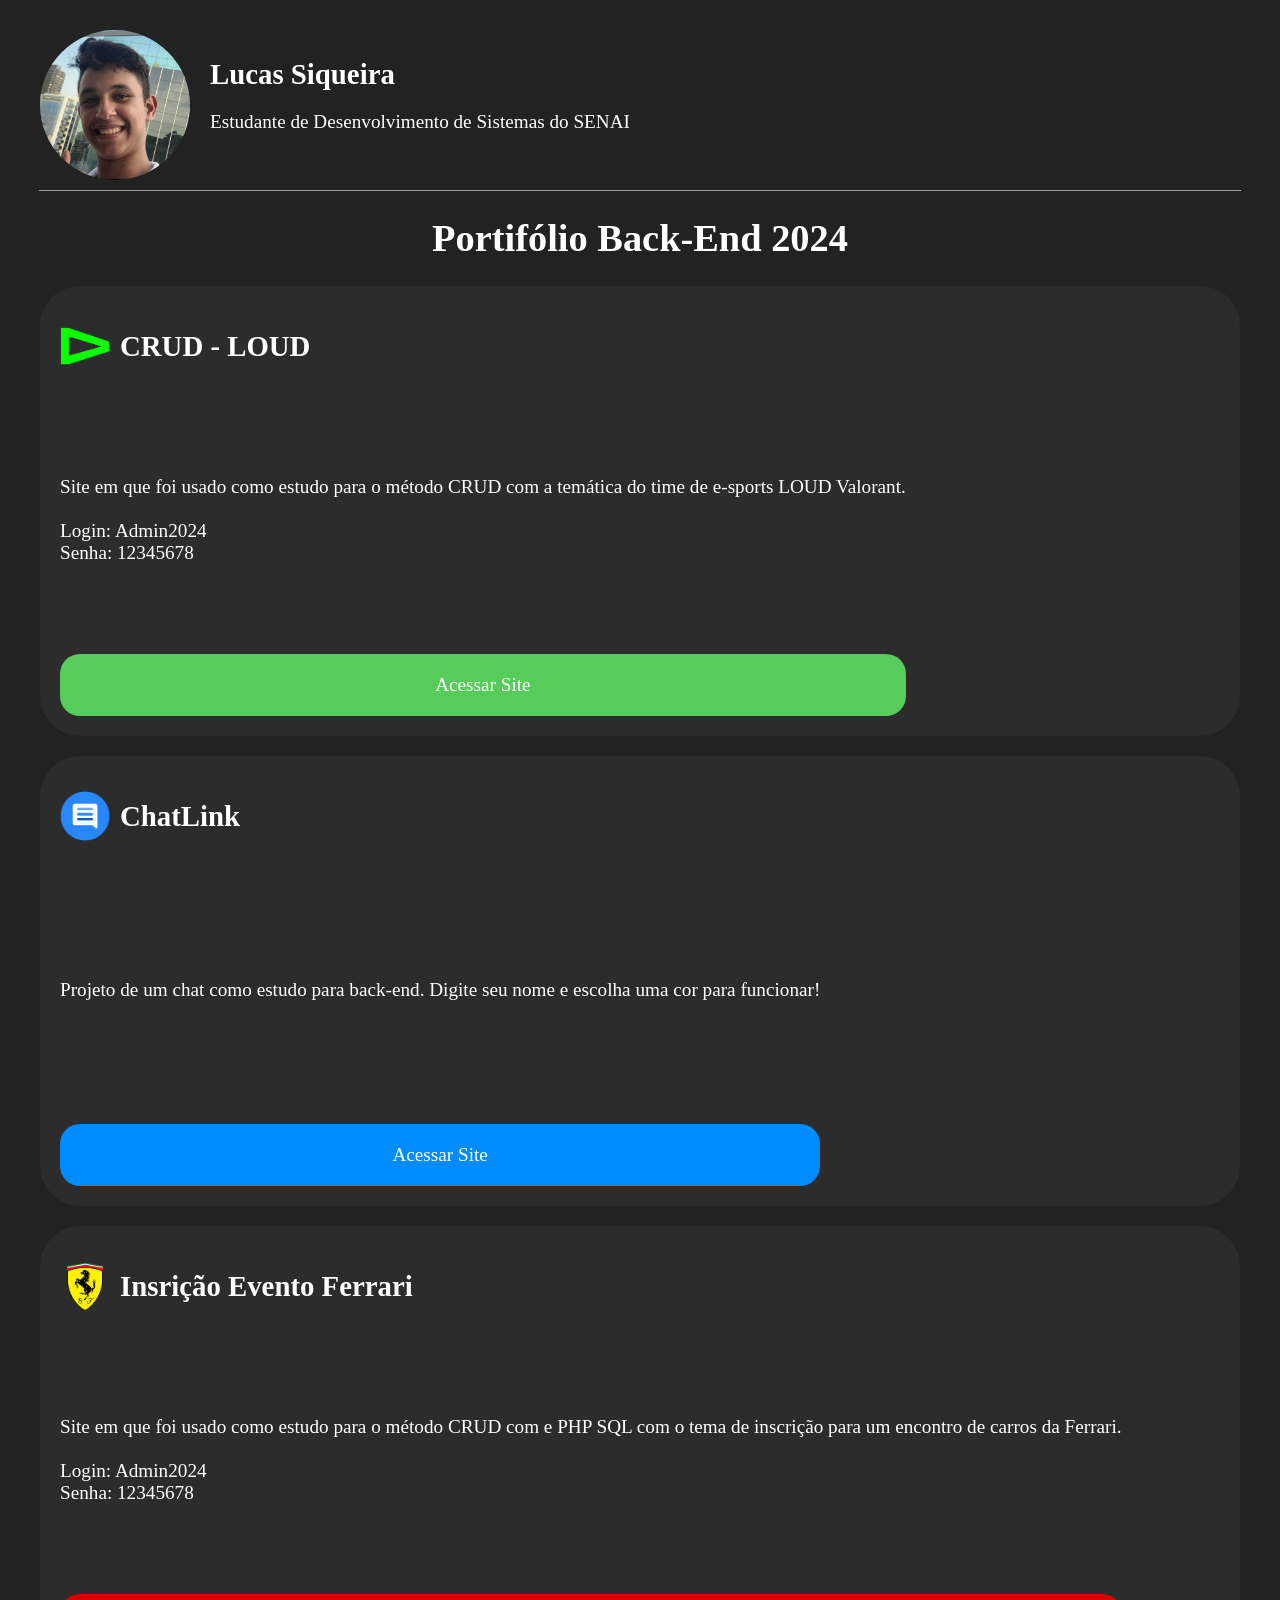
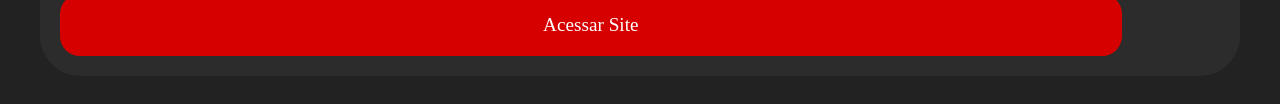
==== index.html @ 54ce8d9f "Add files via upload" ====
<!DOCTYPE html>
<html lang="en">
<head>
    <meta charset="UTF-8">
    <meta http-equiv="X-UA-Compatible" content="IE=edge">
    <meta name="viewport" content="width=device-width, initial-scale=1.0">
    <title>Projetos Back-End</title>

    <link rel="stylesheet" href="style.css">
    <link rel="shortcut icon" href="imagens/favicon.png" type="image/x-icon">
</head>
<body>
    <header>
        <img src="imagens/fotoPerfil.jpg" alt="">
        <div>
            <h2>Lucas Siqueira</h2>
            <p class="bio">Estudante de Desenvolvimento de Sistemas do SENAI</p>
        </div>
    </header>

    <hr>
    <h1>Portifólio Back-End 2024</h1>

    <main>
        <!-- CRUD - LOUD -->
        <section>
            <img class="foto" src="imagens/telaLoud.png" alt="">
            <div class="info">
                <div>
                    <img src="imagens/loud.png" alt="">
                    <h2>CRUD - LOUD</h2>
                </div>
                <p>Site em que foi usado como estudo para o método CRUD com a temática do time de e-sports LOUD Valorant. <br><br>
                    Login: Admin2024 <br>
                    Senha: 12345678
                </p>
                <a style="background-color: #58cc5a" href="https://crudloud2-kxugg0mp.b4a.run/index.html">Acessar Site</a>
            </div>
        </section>

        <!-- ChatLink -->
        <section class="inverted">
            <img class="foto2" src="imagens/telaChat.png" alt="">
            <div class="info">
                <div>
                    <img src="imagens/chat.png" alt="">
                    <h2>ChatLink</h2>
                </div>
                <p>Projeto de um chat como estudo para back-end. Digite seu nome e escolha uma cor para funcionar!
                </p>
                <a style="background-color: #008cff;" href="https://chatlink-qsyw7wte.b4a.run/">Acessar Site</a>
            </div>
        </section>

        <!-- PHP Ferrari -->
        <section>
            <img class="foto" src="imagens/telaFerrari.png" alt="">
            <div class="info">
                <div>
                    <img src="imagens/ferrari.png" alt="">
                    <h2>Insrição Evento Ferrari</h2>
                </div>
                <p>Site em que foi usado como estudo para o método CRUD com e PHP SQL com o tema de inscrição para um encontro de carros da Ferrari. <br><br>
                    Login: Admin2024 <br>
                    Senha: 12345678
                </p>
                <a style="background-color: #d60000;" href="https://ferrari488.000webhostapp.com/">Acessar Site</a>
            </div>
        </section>
    </main>
</body>
</html>
---- style.css ----
@font-face {
    font-family: Garet Book;
    src: url(Garet-Book.ttf);
}

body{
    font-size: larger;
    font-family: 'Trebuchet MS', 'Lucida Sans Unicode', 'Lucida Grande', 'Lucida Sans', Arial, sans-serif;
    color: white;
    font-family: Garet Book;
    background-color: rgb(34, 34, 34);
}
header{
    display: flex;
    width: 1200px;
    margin: 0 auto;
    align-items: center;
    margin-top: 30px;
}

header h2{
    margin: 0;
}

hr{
    width: 1200px;
    border-bottom: 3px;
    border-radius: 10px;
}

header img{
    width: 150px;
    border-radius: 50%;
    margin-right: 20px;
}
main{
    display: flex;
    flex-direction: column;
    align-items: center;
}

h1{
    text-align: center;
}

.inverted{
    display: flex;
    flex-direction: row-reverse;
    justify-content: space-between;
}

section{
    display: flex;
    width: 1200px;
    height: 450px;
    background-color: rgb(44, 44, 44);
    border-radius: 40px;
    margin-bottom: 20px;
}

.info{
    display: flex;
    flex-direction: column;
    justify-content: space-between;
    margin: 20px;
}

.info img{
    width: 50px;
    height: 50px;
    margin-right: 10px;
}

.info div{
    display: flex;
    align-items: center;
}

.foto{
    height: 450px;
    border-radius: 40px 0 0 40px;
}

.foto2{
    height: 450px;
    border-radius: 0 40px 40px 0;
}

a{
    text-decoration: none;
    color: white;
    border-radius: 20px;
    width: 100%;
    padding: 20px 0px 20px 0px;
    text-align: center;
}

@media screen and (max-width: 1250px){
    body{
        font-size: medium;
    }
    header{
        max-width: 800px;
        width: 100%;
        align-items: center;
        margin-top: 20px;
    }
    
    hr{
        max-width: 800px;
        width: 100%;

    }
    header img{
        width: 100px;
        margin-right: 10px;
        margin-left: 10px;
    }
    
    h1{
        text-align: center;
    }
    
    .inverted{
        display: flex;
        justify-content: space-between;
        flex-direction: column
    }
    
    section{
        display: flex;
        max-width: 800px;
        width: 100%;
        height: auto;
        flex-direction: column;
        border-radius: 30px;
    }
    
    .info{
        display: flex;
        flex-direction: column;
        justify-content: space-between;
        margin: 20px;
    }
    
    .info img{
        width: 40px;
        height: 40px;
        margin-right: 10px;
    }
    
    .info div{
        display: flex;
        align-items: center;
    }
    
    .foto{
        width: 100%;
        width: auto;
        height: auto;
        border-radius: 30px 30px 0px 0px;
    }
    
    .foto2{
        width: 100%;
        width: auto;
        height: auto;
        border-radius: 30px 30px 0px 0px;
    }
}
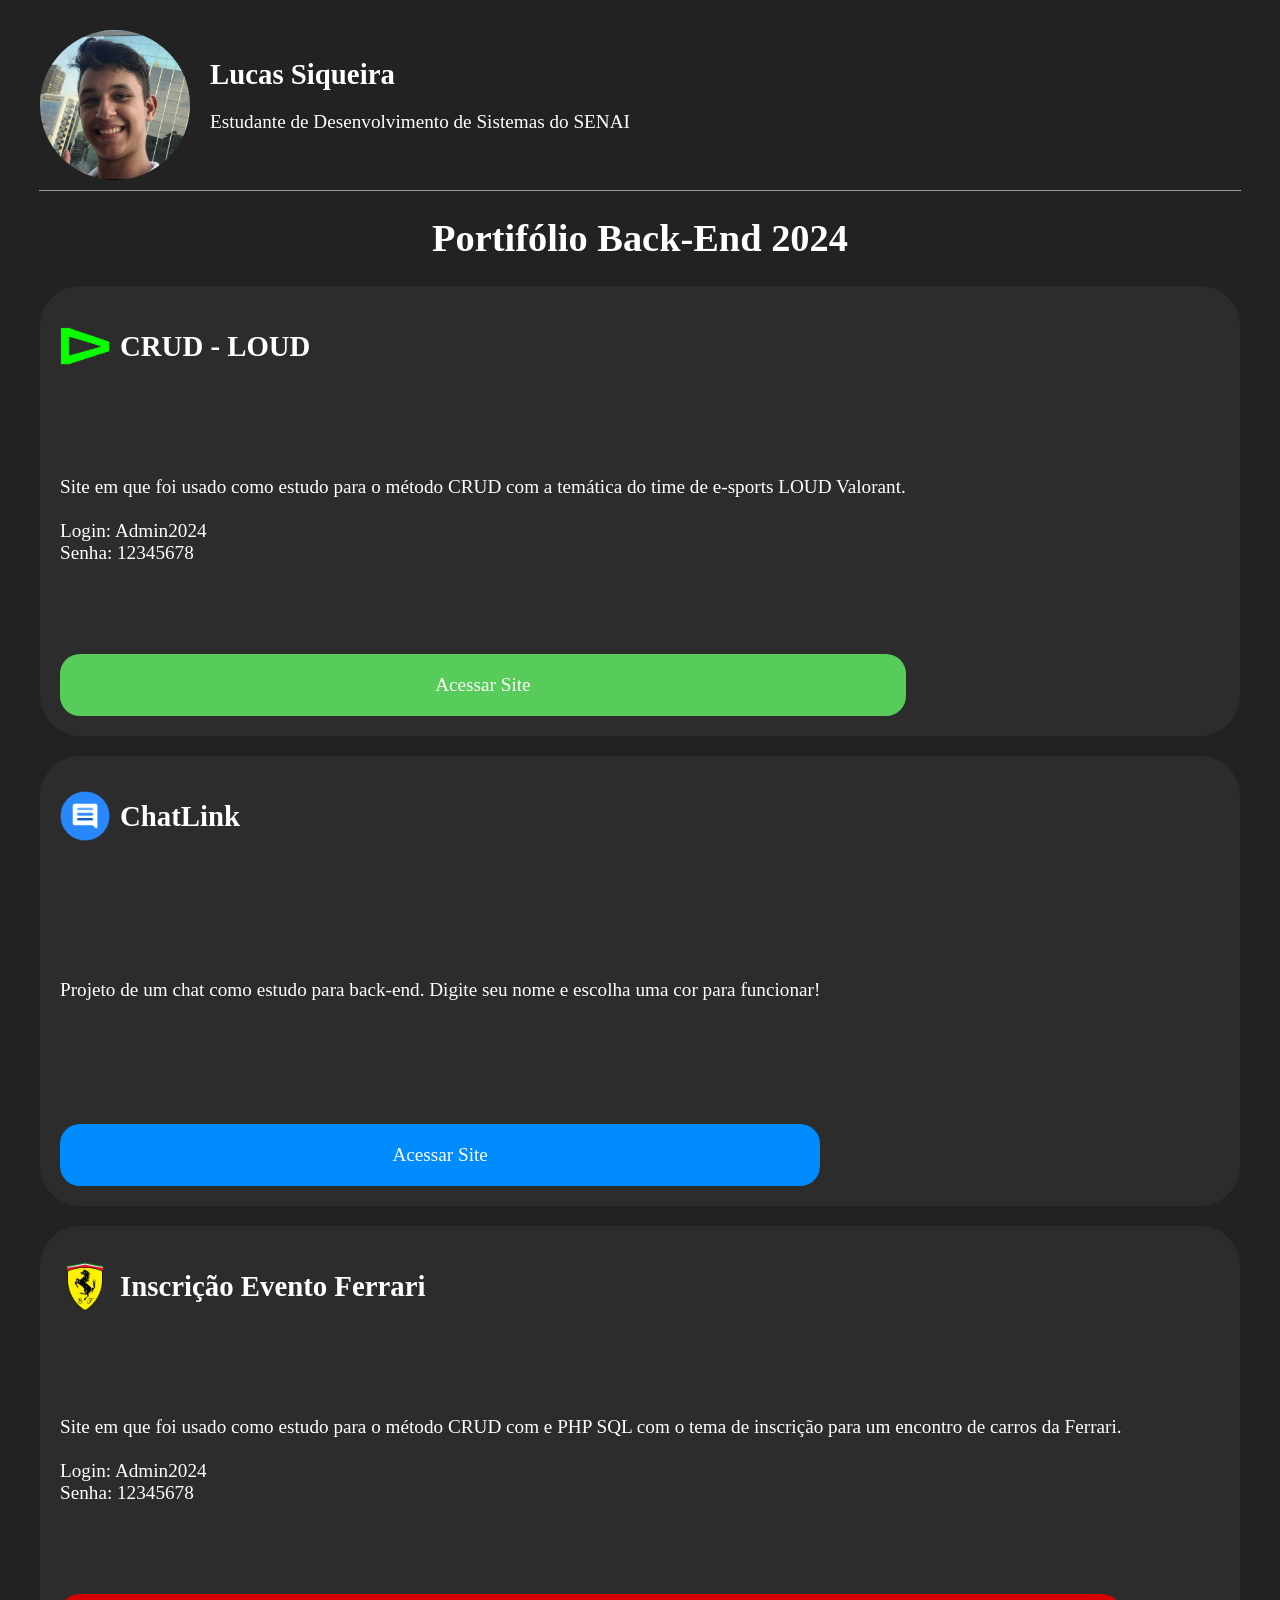
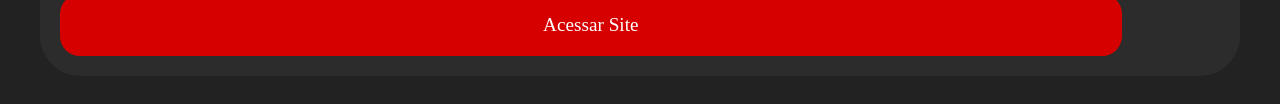
==== commit 6106c774: "Update index.html" ====
--- a/index.html
+++ b/index.html
@@ -58,7 +58,7 @@
             <div class="info">
                 <div>
                     <img src="imagens/ferrari.png" alt="">
-                    <h2>Insrição Evento Ferrari</h2>
+                    <h2>Inscrição Evento Ferrari</h2>
                 </div>
                 <p>Site em que foi usado como estudo para o método CRUD com e PHP SQL com o tema de inscrição para um encontro de carros da Ferrari. <br><br>
                     Login: Admin2024 <br>
@@ -69,4 +69,4 @@
         </section>
     </main>
 </body>
-</html>+</html>
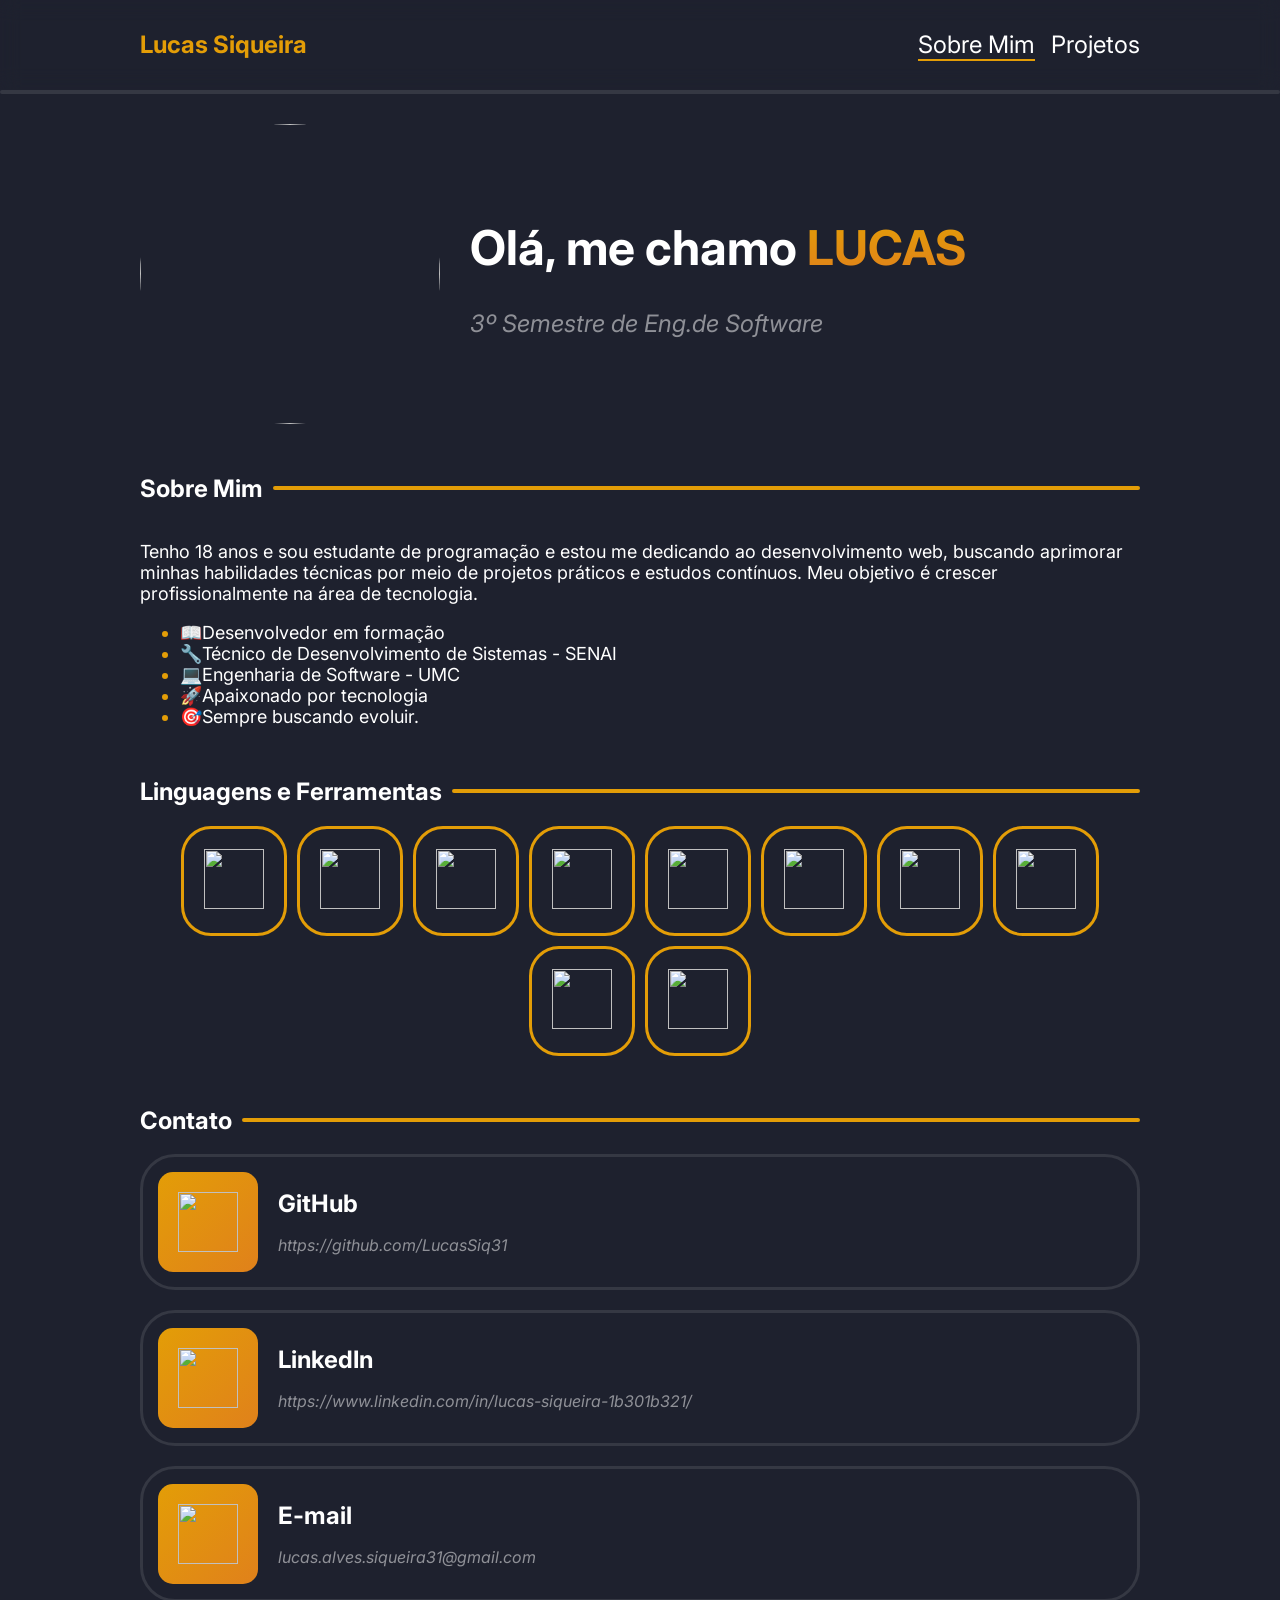
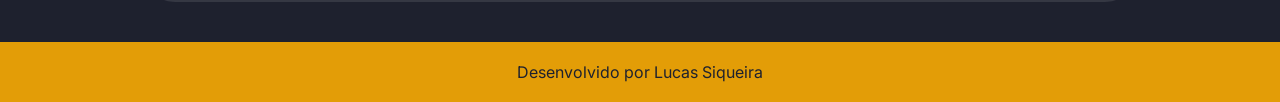
==== commit 2a959ff0: "Add files via upload" ====
--- a/index.html
+++ b/index.html
@@ -1,72 +1,111 @@
 <!DOCTYPE html>
-<html lang="en">
+<html lang="pt-br">
 <head>
     <meta charset="UTF-8">
-    <meta http-equiv="X-UA-Compatible" content="IE=edge">
     <meta name="viewport" content="width=device-width, initial-scale=1.0">
-    <title>Projetos Back-End</title>
+    <title>Portifólio | Lucas Siqueira</title>
 
     <link rel="stylesheet" href="style.css">
-    <link rel="shortcut icon" href="imagens/favicon.png" type="image/x-icon">
 </head>
 <body>
+    <!-- Cabeçalho -->
     <header>
-        <img src="imagens/fotoPerfil.jpg" alt="">
-        <div>
-            <h2>Lucas Siqueira</h2>
-            <p class="bio">Estudante de Desenvolvimento de Sistemas do SENAI</p>
+        <div class="container">
+            <p class="nome">Lucas Siqueira</p>
+
+            <!-- Link para as páginas -->
+            <nav>
+                <a href="index.html" class="destaque">Sobre Mim</a>
+                <a href="projetos.html">Projetos</a>
+            </nav>
         </div>
     </header>
+    <hr class="linha">
 
-    <hr>
-    <h1>Portifólio Back-End 2024</h1>
+    <!-- Corpo do Site -->
+    <main>
+        <div class="container">
+            <!-- Apresentação (Foto e Nome) -->
+            <div class="informacoes">
+                <img class="fotoPerfil" src="https://avatars.githubusercontent.com/u/92749793?v=4" alt="">
+                <div>
+                    <h1>Olá, me chamo <span>LUCAS</span></h1>
+                    <p>3º Semestre de Eng.de Software</p>
+                </div>
+            </div>
 
-    <main>
-        <!-- CRUD - LOUD -->
-        <section>
-            <img class="foto" src="imagens/telaLoud.png" alt="">
-            <div class="info">
+            <!-- Sobre Mim -->
+            <div class="titulo">
+                <h2>Sobre Mim</h2>
+                <hr>
+            </div>
+
+
+            <p class="resumo">Tenho 18 anos e sou estudante de programação e estou me dedicando ao desenvolvimento web, buscando aprimorar minhas habilidades técnicas por meio de projetos práticos e estudos contínuos. Meu objetivo é crescer profissionalmente na área de tecnologia.</p>
+
+            <ul>
+                <li>📖Desenvolvedor em formação
+                <li>🔧Técnico de Desenvolvimento de Sistemas - SENAI</li>
+                <li>💻Engenharia de Software - UMC</li>
+                <li>🚀Apaixonado por tecnologia</li>
+                <li>🎯Sempre buscando evoluir.</li>
+            </ul>
+
+            <!-- Linguagens e ferramentas -->
+            <div class="titulo">
+                <h2>Linguagens e Ferramentas</h2>
+                <hr>
+            </div>
+            <div class="ferramentas">
+                <div><img src="https://cdn.jsdelivr.net/gh/devicons/devicon@latest/icons/html5/html5-original.svg" /></div>
+                <div><img src="https://cdn.jsdelivr.net/gh/devicons/devicon@latest/icons/css3/css3-original.svg" /></div>
+                <div><img src="https://cdn.jsdelivr.net/gh/devicons/devicon@latest/icons/javascript/javascript-original.svg" /></div>
+                <div><img src="https://cdn.jsdelivr.net/gh/devicons/devicon@latest/icons/php/php-original.svg" /></div>
+                <div><img src="https://cdn.jsdelivr.net/gh/devicons/devicon@latest/icons/python/python-original.svg" /></div>
+                <div><img src="https://cdn.jsdelivr.net/gh/devicons/devicon@latest/icons/java/java-original.svg" /></div>
+                <div><img src="https://cdn.jsdelivr.net/gh/devicons/devicon@latest/icons/mysql/mysql-original-wordmark.svg" /></div>
+                <div><img src="https://cdn.jsdelivr.net/gh/devicons/devicon@latest/icons/figma/figma-original.svg" /></div>
+                <div><img src="https://cdn.jsdelivr.net/gh/devicons/devicon@latest/icons/trello/trello-original.svg" /></div>
+                <div><img src="https://cdn.jsdelivr.net/gh/devicons/devicon@latest/icons/vscode/vscode-original.svg" /></div>
+            </div>
+
+            <!-- Contato -->
+            <div class="titulo">
+                <h2>Contato</h2>
+                <hr>
+            </div>
+            
+            <!-- GitHub -->
+            <a class="card_contato" href="https://github.com/LucasSiq31">
+                <img src="icons/github.png" alt="">
                 <div>
-                    <img src="imagens/loud.png" alt="">
-                    <h2>CRUD - LOUD</h2>
+                    <h2>GitHub</h3>
+                    <p>https://github.com/LucasSiq31</p>
                 </div>
-                <p>Site em que foi usado como estudo para o método CRUD com a temática do time de e-sports LOUD Valorant. <br><br>
-                    Login: Admin2024 <br>
-                    Senha: 12345678
-                </p>
-                <a style="background-color: #58cc5a" href="https://crudloud2-kxugg0mp.b4a.run/index.html">Acessar Site</a>
-            </div>
-        </section>
+            </a>
 
-        <!-- ChatLink -->
-        <section class="inverted">
-            <img class="foto2" src="imagens/telaChat.png" alt="">
-            <div class="info">
+            <!-- LinkedIn -->
+            <a class="card_contato" href="https://www.linkedin.com/in/lucas-siqueira-1b301b321/">
+                <img src="icons/linkedin.png" alt="">
                 <div>
-                    <img src="imagens/chat.png" alt="">
-                    <h2>ChatLink</h2>
+                    <h2>LinkedIn</h3>
+                    <p>https://www.linkedin.com/in/lucas-siqueira-1b301b321/</p>
                 </div>
-                <p>Projeto de um chat como estudo para back-end. Digite seu nome e escolha uma cor para funcionar!
-                </p>
-                <a style="background-color: #008cff;" href="https://chatlink-qsyw7wte.b4a.run/">Acessar Site</a>
-            </div>
-        </section>
+            </a>
 
-        <!-- PHP Ferrari -->
-        <section>
-            <img class="foto" src="imagens/telaFerrari.png" alt="">
-            <div class="info">
+            <!-- E-mail -->
+            <a class="card_contato" href="mailto:lucas.alves.siqueira31@gmail.com">
+                <img src="icons/gmail.png" alt="">
                 <div>
-                    <img src="imagens/ferrari.png" alt="">
-                    <h2>Inscrição Evento Ferrari</h2>
+                    <h2>E-mail</h3>
+                    <p>lucas.alves.siqueira31@gmail.com</p>
                 </div>
-                <p>Site em que foi usado como estudo para o método CRUD com e PHP SQL com o tema de inscrição para um encontro de carros da Ferrari. <br><br>
-                    Login: Admin2024 <br>
-                    Senha: 12345678
-                </p>
-                <a style="background-color: #d60000;" href="https://ferrari488.000webhostapp.com/">Acessar Site</a>
-            </div>
-        </section>
+            </a>
+        </div>
     </main>
+
+    <footer>
+        Desenvolvido por Lucas Siqueira
+    </footer>
 </body>
-</html>
+</html>
--- a/style.css
+++ b/style.css
@@ -1,170 +1,297 @@
-@font-face {
-    font-family: Garet Book;
-    src: url(Garet-Book.ttf);
+@import url('https://fonts.googleapis.com/css2?family=Inter:ital,opsz,wght@0,14..32,100..900;1,14..32,100..900&display=swap');
+
+*{
+    font-family: Inter;
+    color: white;
 }
 
 body{
-    font-size: larger;
-    font-family: 'Trebuchet MS', 'Lucida Sans Unicode', 'Lucida Grande', 'Lucida Sans', Arial, sans-serif;
-    color: white;
-    font-family: Garet Book;
-    background-color: rgb(34, 34, 34);
-}
+    background-color: #1e212e;
+    margin: 0px;
+    margin-top: 90px;
+}
+
+.container{
+    max-width: 1000px;
+    margin: 0 auto;
+    padding: 0 30px 0 30px
+}
+
+/* CSS HEADER */
 header{
-    display: flex;
-    width: 1200px;
-    margin: 0 auto;
+    font-size: x-large;
+    position: fixed;
+    top: 0;
+    width: 100%;
+    backdrop-filter: blur(10px); /* Intensidade do desfoque */
+    -webkit-backdrop-filter: blur(10px);
+}
+
+header .container{
+    padding: 30px;
+    display: flex;
+    justify-content: space-between;
+}
+
+.nome{
+    color: #e39d07;
+    font-weight: bold;
+}
+
+header p{margin: 0px;}
+
+header a{
+    margin-left: 10px;
+    text-decoration: none;
+    transition: 0.3s;
+}
+header a:hover{
+    color: #e0811b;
+    transition: 0.3s;
+}
+
+.destaque{
+    border-bottom: 2px solid #e39d07;
+}
+
+.linha{
+    border: 2px solid rgb(255, 255, 255, 0.1);
+    border-radius: 5px;
+    margin-bottom: 30px;
+}
+
+/* CSS MAIN - SOBRE MIM */
+
+.titulo{
+    display: flex;
     align-items: center;
     margin-top: 30px;
 }
 
-header h2{
+.titulo h2{
+    padding-right: 10px;
+    white-space: nowrap;
+}
+.titulo hr{
+    width: 100%;
+    height: 0px;
+    border: 2px solid #e39d07;
+    border-radius: 5px;
+}
+
+.informacoes{
+    display: flex;
+    align-items: center;
+    font-size: x-large;
+}
+.fotoPerfil{
+    width: 300px;
+    height: 300px;
+    border-radius: 50%;
+    margin-right: 30px;
+}
+
+.informacoes span{
+    /* color: #E39D07; */
+    background: -webkit-linear-gradient(#e39d07, #e0811b);
+    -webkit-background-clip: text;
+    -webkit-text-fill-color: transparent;
+}
+
+.informacoes p, .card_contato p{
+    color: rgb(255, 255, 255, 0.5);
+    font-style: italic;
+}
+
+.resumo{
+    font-size: large;
+}
+
+li{
+    font-size: large;
+}
+
+ul li::marker {
+  color: #E39D07; /* cor da bolinha */
+}
+
+.ferramentas{
+    display: flex;
+    justify-content: center;
+    flex-wrap: wrap;
+    gap: 10px;
+}
+.ferramentas div{
+    padding: 20px;
+    border: 3px solid #e39d07;
+    border-radius: 30px;
+    transition: 0.3s;
+}
+.ferramentas div:hover{
+    transform: translateY(-10px);
+    transition: 0.3s;
+}
+
+.ferramentas img{
+    width: 60px;
+    height: 60px;
+}
+
+.card_contato{
+    display: flex;
+    margin-bottom: 20px;
+    padding: 15px;
+    border: 3px solid rgb(255, 255, 255, 0.1);
+    border-radius: 35px;
+    text-decoration: none;
+    transition: 0.3s;
+}
+.card_contato:hover{
+    border: 3px solid #E39D07;
+    scale: 1.01;
+    transition: 0.3s;
+}
+
+.card_contato img{
+    background: linear-gradient(135deg,#e39d07 0%, #e0811b 100%);
+    margin-right: 20px;
+    width: 60px;
+    height: 60px;
+    padding: 20px;
+    border-radius: 15px;
+}
+
+.card_contato h2, .card_contato p{
+    margin: 0px;
+}
+
+.card_contato div{
+    display: flex;
+    flex-direction: column;
+    justify-content: space-evenly
+}
+
+/* CSS MAIN - PROJETOS */
+.card_projeto{
+    padding: 20px;
+    border: 3px solid rgb(255, 255, 255, 0.1);
+    border-radius: 35px;
+    margin-bottom: 20px;
+}
+.card_projeto div{
+    display: flex;
+    align-items: center;
+    flex-wrap: wrap
+}
+.card_projeto img{
+    width: 30px;
+    height: 30px;
+    margin-right: 5px;
+}
+.card_projeto h2{
     margin: 0;
 }
-
-hr{
-    width: 1200px;
-    border-bottom: 3px;
-    border-radius: 10px;
-}
-
-header img{
-    width: 150px;
-    border-radius: 50%;
-    margin-right: 20px;
-}
-main{
-    display: flex;
-    flex-direction: column;
-    align-items: center;
-}
-
-h1{
+.link{
+    color: rgb(255, 255, 255, 0.5);
+    font-style: italic;
+    margin: 0;
+    overflow-wrap: break-word;
+}
+.tags{margin: 10px 0;}
+.tags b{
+    margin-right: 5px;
+}
+.tags p{
+    background-color: rgb(255, 255, 255, 0.1);
+    padding: 7px;
+    border-radius: 30px;
+    margin: 0 5px 3px 0;
+
+}
+.card_projeto button{
+    width: 100%;
     text-align: center;
-}
-
-.inverted{
-    display: flex;
-    flex-direction: row-reverse;
-    justify-content: space-between;
-}
-
-section{
-    display: flex;
-    width: 1200px;
-    height: 450px;
-    background-color: rgb(44, 44, 44);
-    border-radius: 40px;
-    margin-bottom: 20px;
-}
-
-.info{
-    display: flex;
-    flex-direction: column;
-    justify-content: space-between;
-    margin: 20px;
-}
-
-.info img{
-    width: 50px;
-    height: 50px;
-    margin-right: 10px;
-}
-
-.info div{
-    display: flex;
-    align-items: center;
-}
-
-.foto{
-    height: 450px;
-    border-radius: 40px 0 0 40px;
-}
-
-.foto2{
-    height: 450px;
-    border-radius: 0 40px 40px 0;
-}
-
-a{
+    background-color: #e39d07;
     text-decoration: none;
-    color: white;
-    border-radius: 20px;
-    width: 100%;
-    padding: 20px 0px 20px 0px;
+    padding: 10px;
+    font-size: large;
+    border: 0;
+    color: #1e212e;
+    border-radius: 15px;
+    cursor: pointer;
+    transition: 0.3s;
+}
+.card_projeto button:hover{
+    background-color: #e0811b;
+    scale: 1.01;
+    transition: 0.3s;
+}
+
+/* CSS RODAPÉ */
+footer{
+    background-color: #e39d07;
     text-align: center;
-}
-
-@media screen and (max-width: 1250px){
-    body{
-        font-size: medium;
-    }
+    color: #1e212e;
+    padding: 20px;
+    margin-top: 40px;
+}
+
+/* Media Query */
+@media (max-width: 740px){
     header{
-        max-width: 800px;
-        width: 100%;
-        align-items: center;
-        margin-top: 20px;
-    }
-    
-    hr{
-        max-width: 800px;
-        width: 100%;
-
-    }
-    header img{
-        width: 100px;
-        margin-right: 10px;
-        margin-left: 10px;
-    }
-    
-    h1{
-        text-align: center;
-    }
-    
-    .inverted{
-        display: flex;
-        justify-content: space-between;
-        flex-direction: column
-    }
-    
-    section{
-        display: flex;
-        max-width: 800px;
-        width: 100%;
-        height: auto;
-        flex-direction: column;
-        border-radius: 30px;
-    }
-    
-    .info{
-        display: flex;
-        flex-direction: column;
-        justify-content: space-between;
-        margin: 20px;
-    }
-    
-    .info img{
-        width: 40px;
-        height: 40px;
-        margin-right: 10px;
-    }
-    
-    .info div{
+    font-size: large;
+    }
+
+    .informacoes{
+        font-size: large;
+    }
+        
+    .resumo{
+        font-size: medium;
+    }
+
+    li{
+        font-size: medium;
+    }
+    .card_projeto button{
+        font-size: medium;
+    }
+
+    .fotoPerfil{
+        width: 200px;
+        height: 200px;
+        margin-right: 20px;
+    }
+}
+
+@media (max-width: 550px){
+    header a{
+        font-size: small;
+    }
+    .informacoes{
         display: flex;
         align-items: center;
-    }
-    
-    .foto{
-        width: 100%;
-        width: auto;
-        height: auto;
-        border-radius: 30px 30px 0px 0px;
-    }
-    
-    .foto2{
-        width: 100%;
-        width: auto;
-        height: auto;
-        border-radius: 30px 30px 0px 0px;
+        flex-direction: column;
+        text-align: center;
+    }
+    .fotoPerfil{
+        margin-right: 0px;
+    }
+    .card_contato{
+        padding: 10px;
+        border-radius: 20px;
+    }
+    .card_contato img{
+        margin-right: 10px;
+        width: 30px;
+        height: 30px;
+        padding: 10px;
+        border-radius: 10;
+    }
+    .card_contato h2{
+        font-size: medium;
+    }
+    .card_contato p{
+        font-size: small;
     }
 }
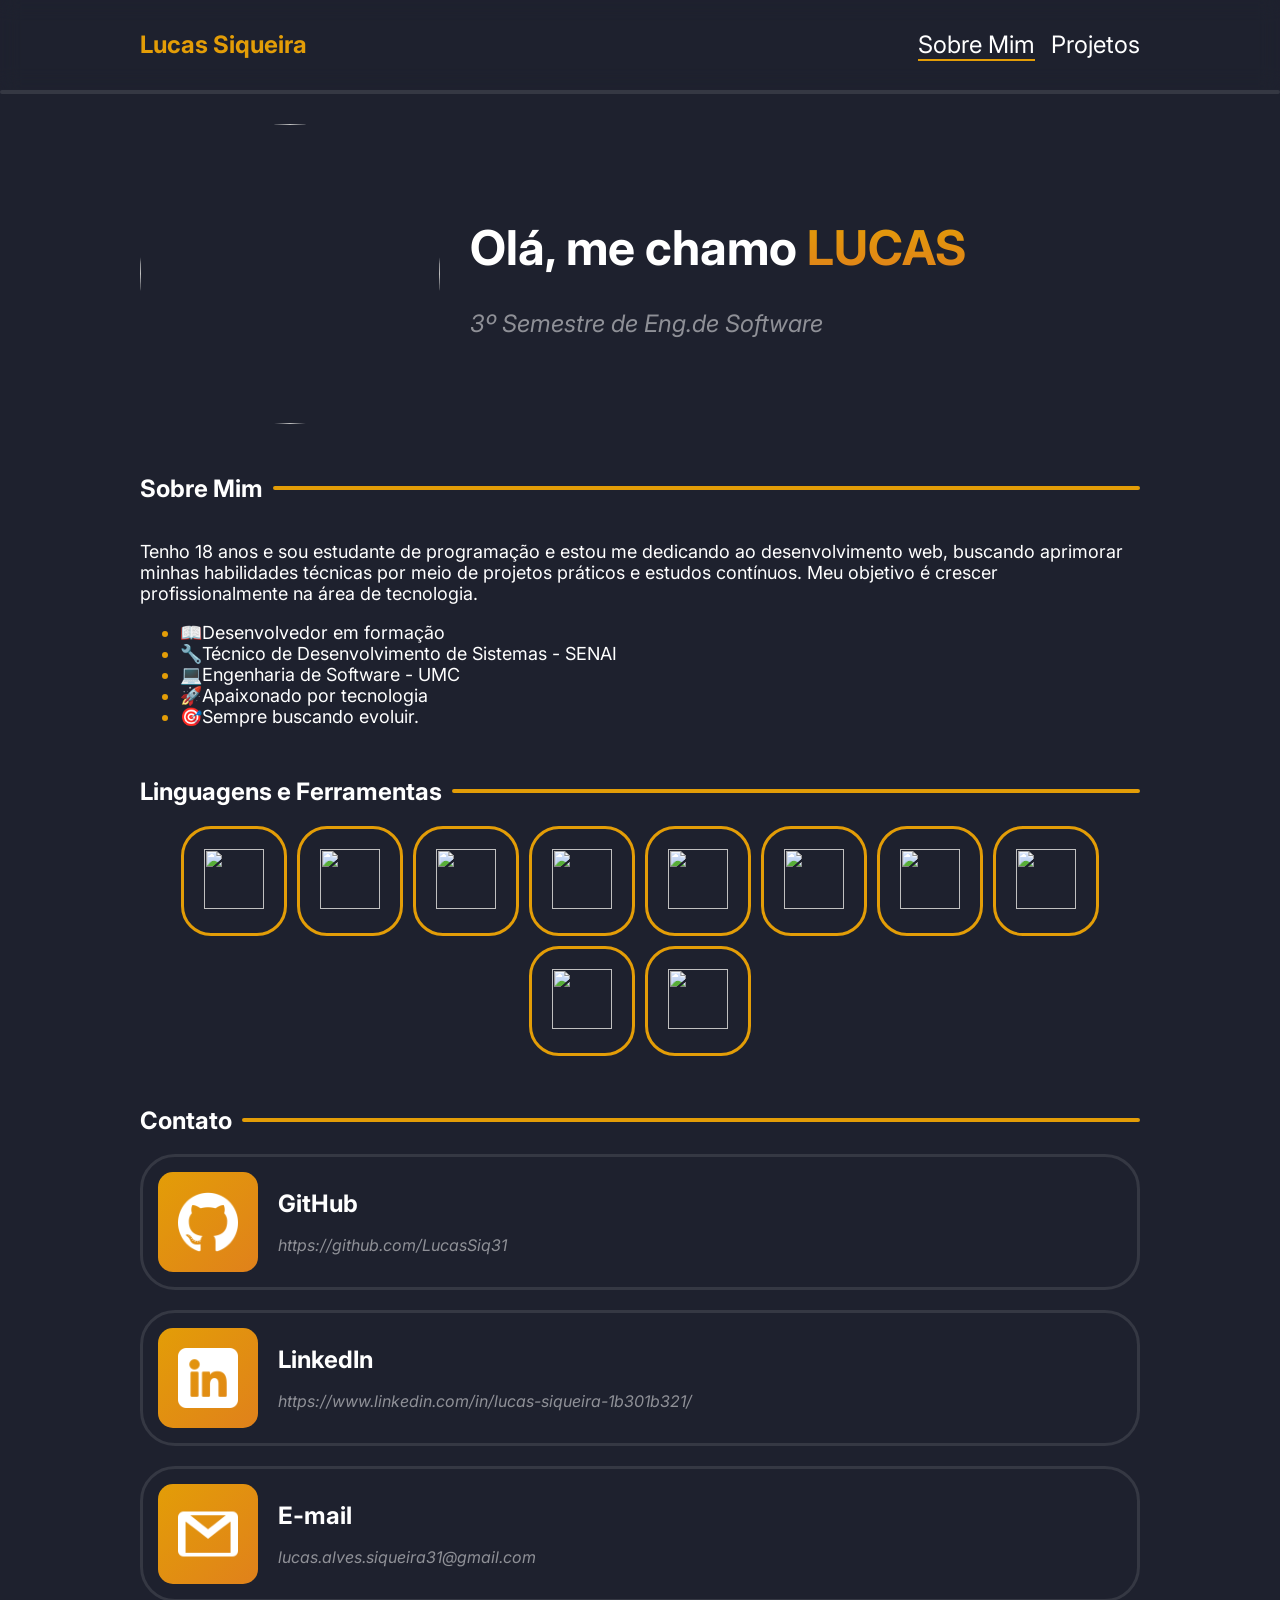
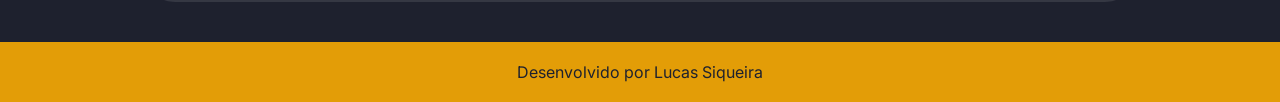
==== commit 555becda: "Update index.html" ====
--- a/index.html
+++ b/index.html
@@ -6,6 +6,7 @@
     <title>Portifólio | Lucas Siqueira</title>
 
     <link rel="stylesheet" href="style.css">
+    <link rel="shortcut icon" href="icons/favicon.png" type="image/x-icon">
 </head>
 <body>
     <!-- Cabeçalho -->
@@ -108,4 +109,5 @@
         Desenvolvido por Lucas Siqueira
     </footer>
 </body>
-</html>+
+</html>
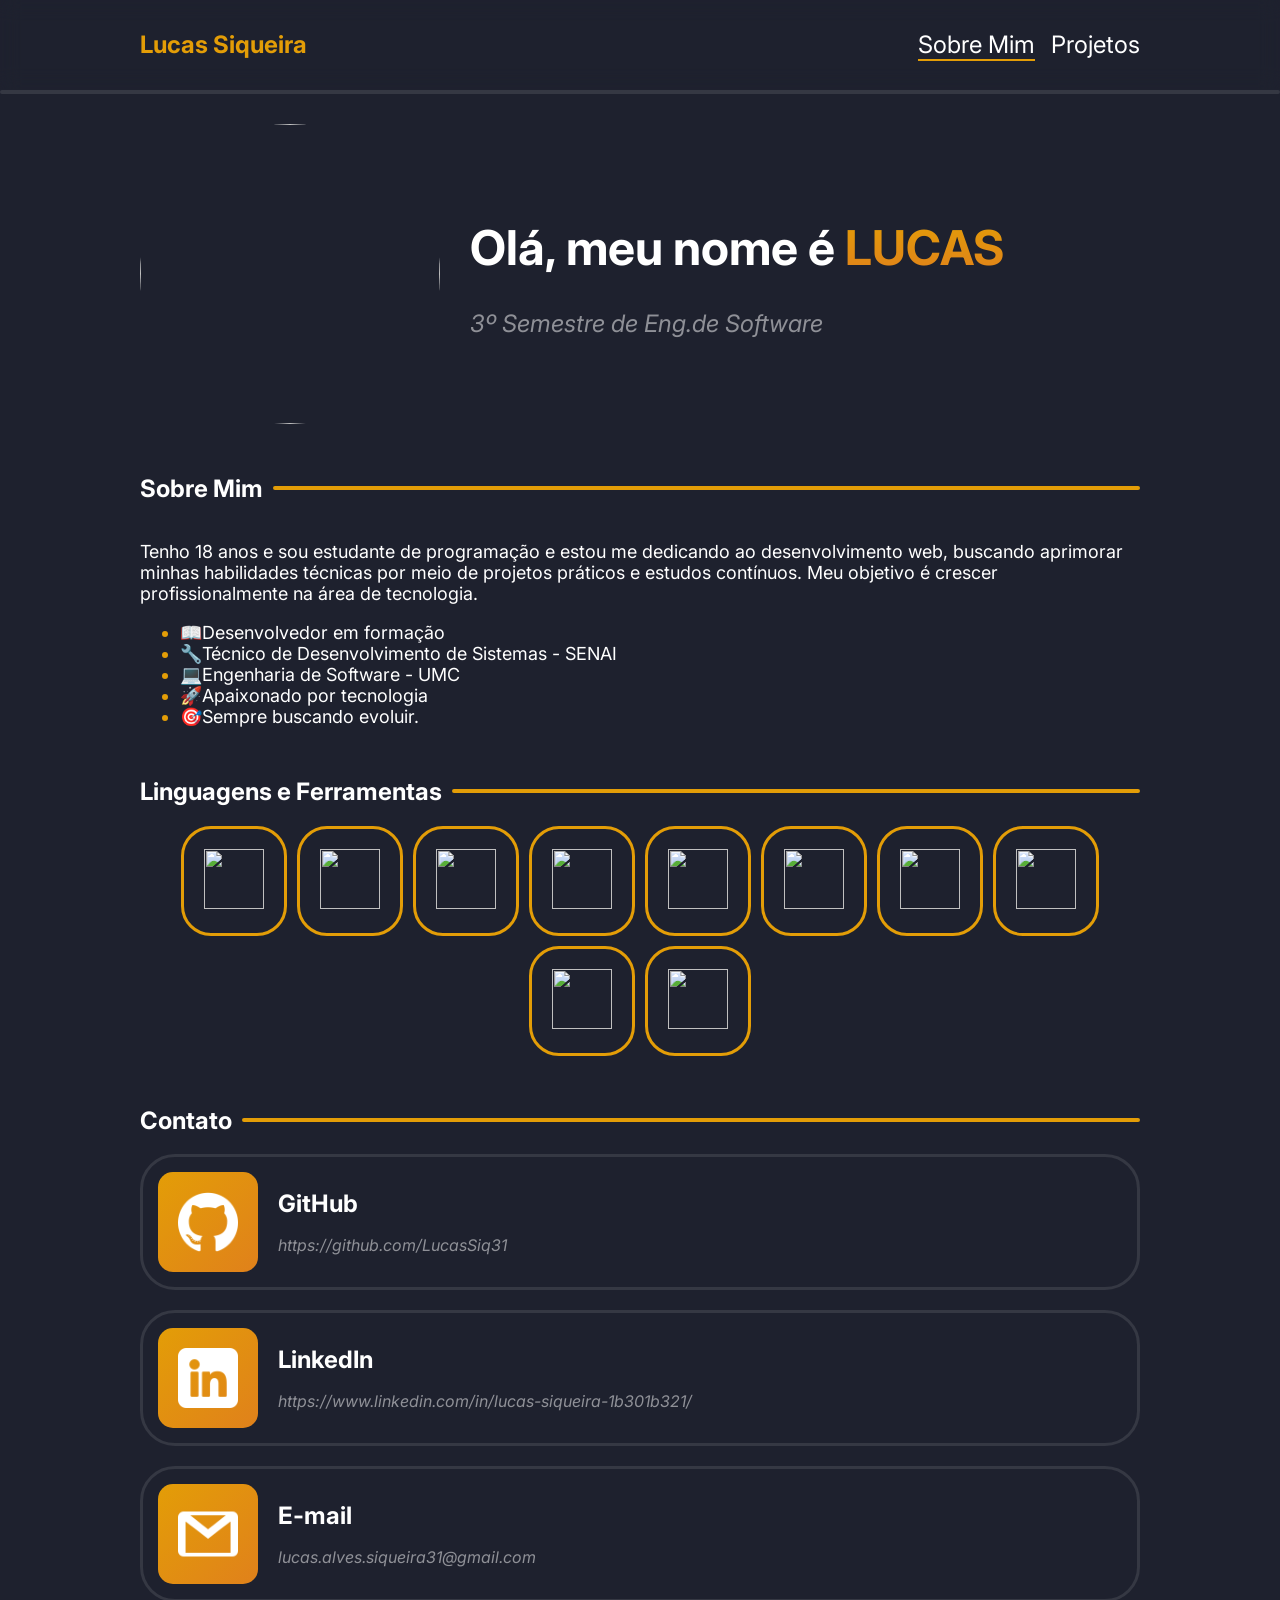
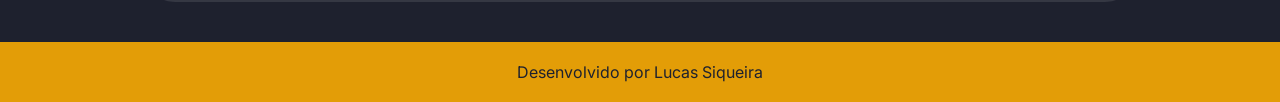
==== commit f3fe4e80: "Update index.html" ====
--- a/index.html
+++ b/index.html
@@ -30,7 +30,7 @@
             <div class="informacoes">
                 <img class="fotoPerfil" src="https://avatars.githubusercontent.com/u/92749793?v=4" alt="">
                 <div>
-                    <h1>Olá, me chamo <span>LUCAS</span></h1>
+                    <h1>Olá, meu nome é <span>LUCAS</span></h1>
                     <p>3º Semestre de Eng.de Software</p>
                 </div>
             </div>
@@ -111,3 +111,4 @@
 </body>
 
 </html>
+
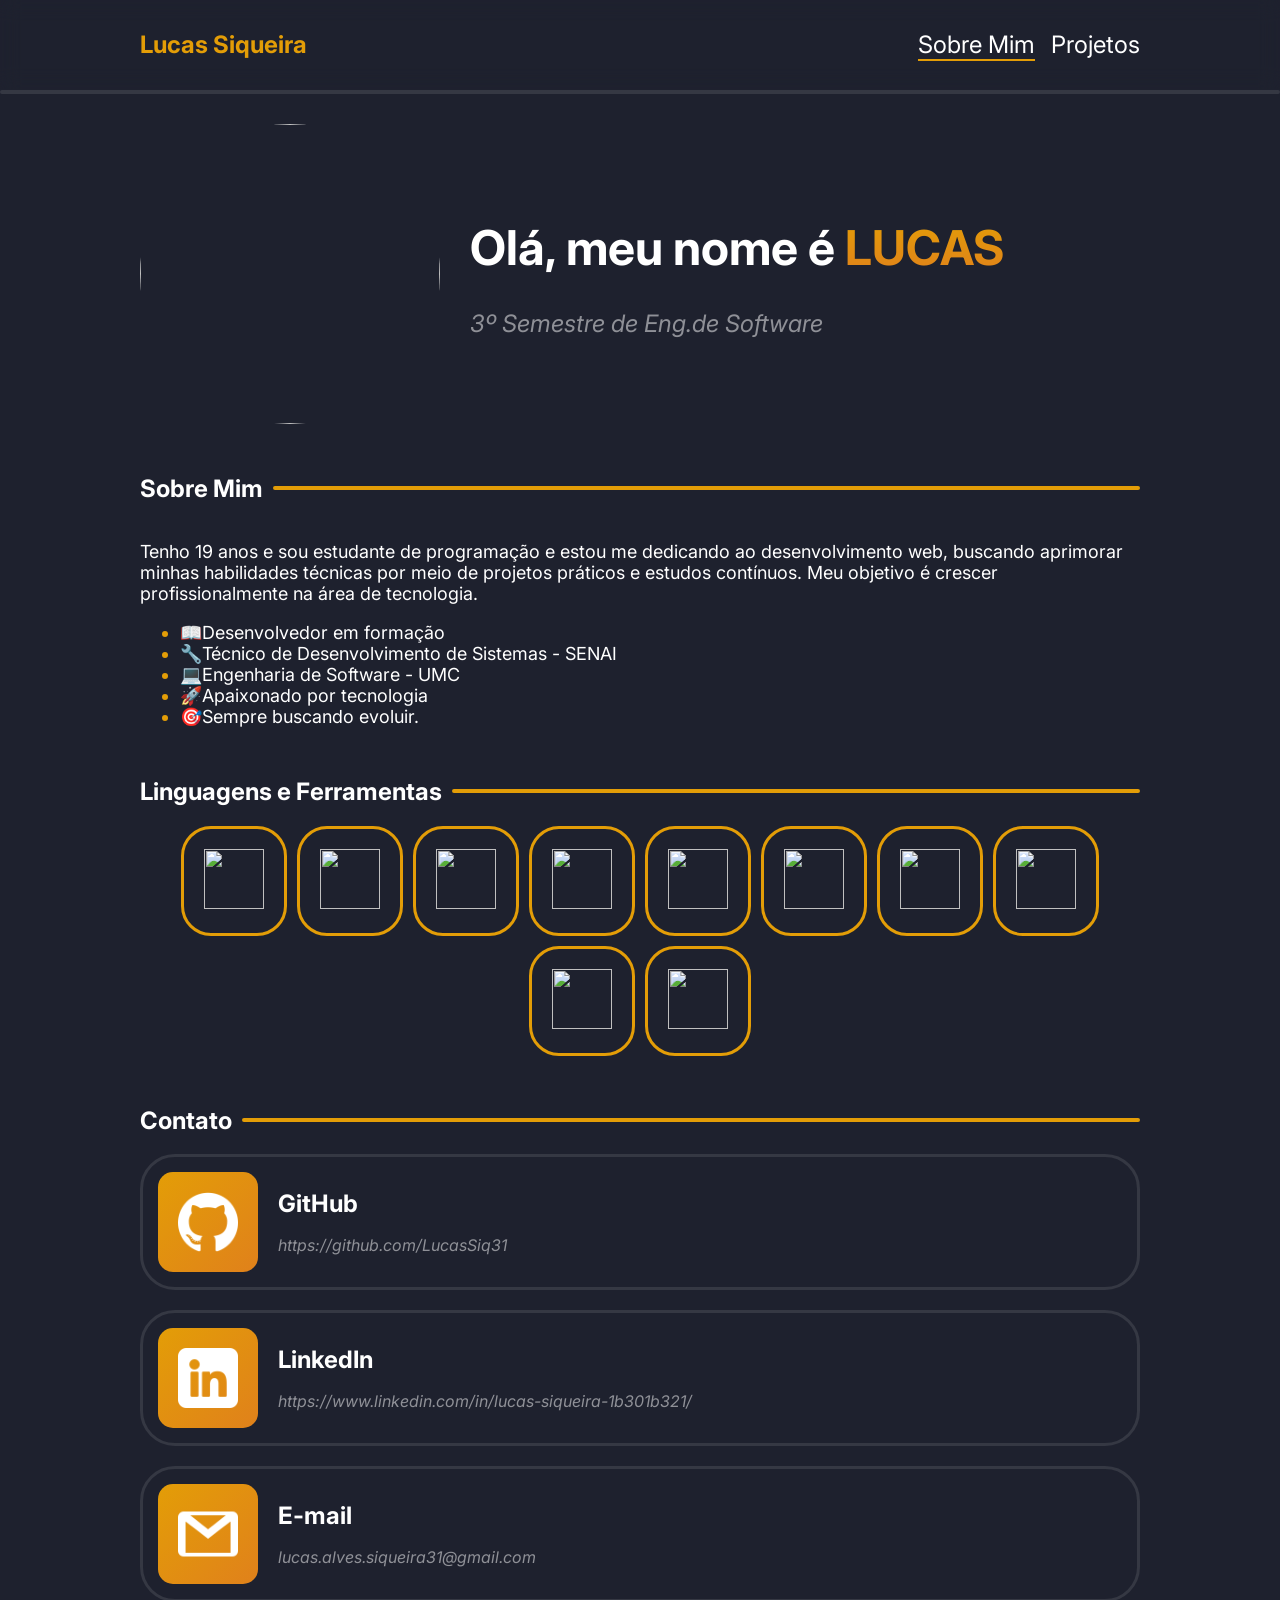
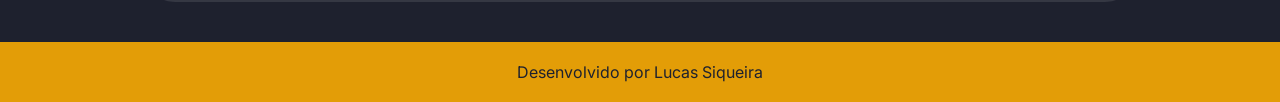
==== commit e732098a: "Update index.html" ====
--- a/index.html
+++ b/index.html
@@ -42,7 +42,7 @@
             </div>
 
 
-            <p class="resumo">Tenho 18 anos e sou estudante de programação e estou me dedicando ao desenvolvimento web, buscando aprimorar minhas habilidades técnicas por meio de projetos práticos e estudos contínuos. Meu objetivo é crescer profissionalmente na área de tecnologia.</p>
+            <p class="resumo">Tenho 19 anos e sou estudante de programação e estou me dedicando ao desenvolvimento web, buscando aprimorar minhas habilidades técnicas por meio de projetos práticos e estudos contínuos. Meu objetivo é crescer profissionalmente na área de tecnologia.</p>
 
             <ul>
                 <li>📖Desenvolvedor em formação
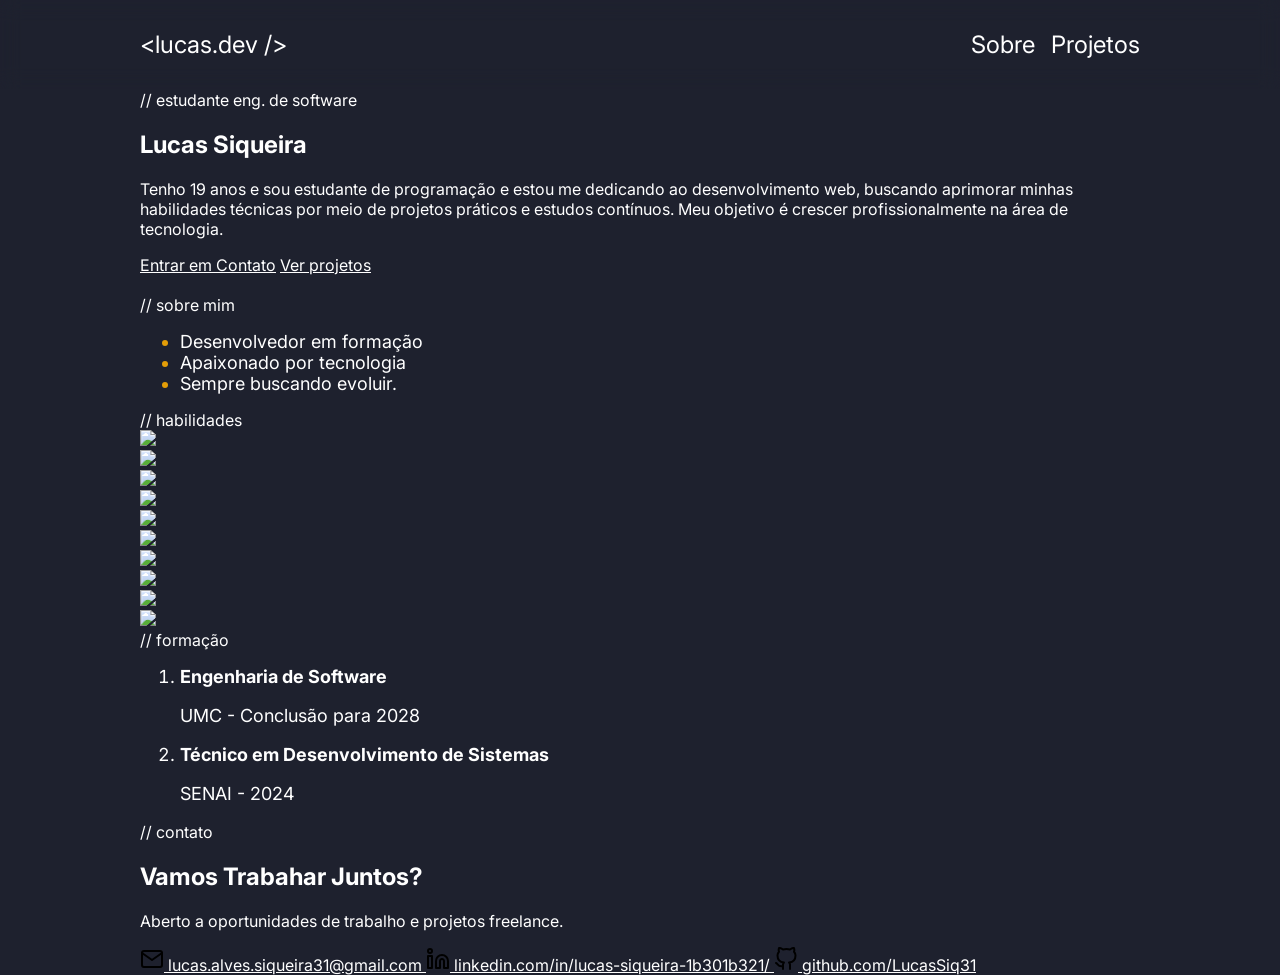
==== commit fa75d6a0: "Update index.html" ====
--- a/index.html
+++ b/index.html
@@ -3,112 +3,142 @@
 <head>
     <meta charset="UTF-8">
     <meta name="viewport" content="width=device-width, initial-scale=1.0">
-    <title>Portifólio | Lucas Siqueira</title>
-
+    <title>Sobre Mim - Portifólio Lucas Siqueira</title>
     <link rel="stylesheet" href="style.css">
-    <link rel="shortcut icon" href="icons/favicon.png" type="image/x-icon">
+    <link rel="shortcut icon" href="coffee.png" type="image/x-icon">
 </head>
 <body>
-    <!-- Cabeçalho -->
     <header>
         <div class="container">
-            <p class="nome">Lucas Siqueira</p>
-
-            <!-- Link para as páginas -->
-            <nav>
-                <a href="index.html" class="destaque">Sobre Mim</a>
+            <p><<span>lucas.dev </span> /></p>
+            <div>
+                <a class="active" href="index.html">Sobre</a>
                 <a href="projetos.html">Projetos</a>
-            </nav>
+            </div>
         </div>
     </header>
-    <hr class="linha">
 
-    <!-- Corpo do Site -->
-    <main>
+    <main class="index">
         <div class="container">
-            <!-- Apresentação (Foto e Nome) -->
-            <div class="informacoes">
-                <img class="fotoPerfil" src="https://avatars.githubusercontent.com/u/92749793?v=4" alt="">
+
+            <!-- Sobre -->
+            <section class="aboutMe">
+                <!-- Informações -->
                 <div>
-                    <h1>Olá, meu nome é <span>LUCAS</span></h1>
-                    <p>3º Semestre de Eng.de Software</p>
+                    <span class="fade-up fade-up-1">// estudante eng. de software</span>
+
+                    <h1 class="fade-up fade-up-2">Lucas <span>Siqueira</span></h1>
+
+                    <p class="fade-up fade-up-3">Tenho 19 anos e sou estudante de programação e estou me dedicando ao desenvolvimento web, buscando aprimorar minhas habilidades técnicas por meio de projetos práticos e estudos contínuos. Meu objetivo é crescer profissionalmente na área de tecnologia.</p>
+
+                    <div class="btn-link fade-up fade-up-3"">
+                        <a href="#contact">Entrar em Contato</a>
+                        <a href="projetos.html">Ver projetos</a>
+                    </div>
                 </div>
-            </div>
 
-            <!-- Sobre Mim -->
-            <div class="titulo">
-                <h2>Sobre Mim</h2>
-                <hr>
-            </div>
+                <!-- Foto -->
+                <div>
+                    <div class="imgBox fade-up fade-up-2">
+                        <img src="https://avatars.githubusercontent.com/u/92749793?v=4" alt="">
+                    </div>
+                </div>
+            </section>
 
+            <!-- Tópicos -->
+            <section class="box-card fade-up fade-up-3">
+                <span class="fade-up fade-up-4">// sobre mim</span>
 
-            <p class="resumo">Tenho 19 anos e sou estudante de programação e estou me dedicando ao desenvolvimento web, buscando aprimorar minhas habilidades técnicas por meio de projetos práticos e estudos contínuos. Meu objetivo é crescer profissionalmente na área de tecnologia.</p>
+                <ul class="fade-up fade-up-5">
+                    <li>Desenvolvedor em formação
+                    <li>Apaixonado por tecnologia</li>
+                    <li>Sempre buscando evoluir.</li>
+                </ul>
+            </section>
 
-            <ul>
-                <li>📖Desenvolvedor em formação
-                <li>🔧Técnico de Desenvolvimento de Sistemas - SENAI</li>
-                <li>💻Engenharia de Software - UMC</li>
-                <li>🚀Apaixonado por tecnologia</li>
-                <li>🎯Sempre buscando evoluir.</li>
-            </ul>
+            <!-- Tecnologias -->
+            <section class="experience">
+                <!-- Habilidades -->
+                <div class="fade-up fade-up-5">
+                    <span>// habilidades</span>
+                    <div class="tools">
+                        <div><img src="https://cdn.jsdelivr.net/gh/devicons/devicon@latest/icons/html5/html5-original.svg"></div>
+                        <div><img src="https://cdn.jsdelivr.net/gh/devicons/devicon@latest/icons/css3/css3-original.svg"></div>
+                        <div><img src="https://cdn.jsdelivr.net/gh/devicons/devicon@latest/icons/javascript/javascript-original.svg"></div>
+                        <div><img src="https://cdn.jsdelivr.net/gh/devicons/devicon@latest/icons/php/php-original.svg"></div>
+                        <div><img src="https://cdn.jsdelivr.net/gh/devicons/devicon@latest/icons/python/python-original.svg"></div>
+                        <div><img src="https://cdn.jsdelivr.net/gh/devicons/devicon@latest/icons/java/java-original.svg"></div>
+                        <div><img src="https://cdn.jsdelivr.net/gh/devicons/devicon@latest/icons/mysql/mysql-original-wordmark.svg"></div>
+                        <div><img src="https://cdn.jsdelivr.net/gh/devicons/devicon@latest/icons/figma/figma-original.svg" /></div>
+                        <div><img src="https://cdn.jsdelivr.net/gh/devicons/devicon@latest/icons/trello/trello-original.svg" /></div>
+                        <div><img src="https://cdn.jsdelivr.net/gh/devicons/devicon@latest/icons/vscode/vscode-original.svg" /></div>
+                    </div>
+                </div>
 
-            <!-- Linguagens e ferramentas -->
-            <div class="titulo">
-                <h2>Linguagens e Ferramentas</h2>
-                <hr>
-            </div>
-            <div class="ferramentas">
-                <div><img src="https://cdn.jsdelivr.net/gh/devicons/devicon@latest/icons/html5/html5-original.svg" /></div>
-                <div><img src="https://cdn.jsdelivr.net/gh/devicons/devicon@latest/icons/css3/css3-original.svg" /></div>
-                <div><img src="https://cdn.jsdelivr.net/gh/devicons/devicon@latest/icons/javascript/javascript-original.svg" /></div>
-                <div><img src="https://cdn.jsdelivr.net/gh/devicons/devicon@latest/icons/php/php-original.svg" /></div>
-                <div><img src="https://cdn.jsdelivr.net/gh/devicons/devicon@latest/icons/python/python-original.svg" /></div>
-                <div><img src="https://cdn.jsdelivr.net/gh/devicons/devicon@latest/icons/java/java-original.svg" /></div>
-                <div><img src="https://cdn.jsdelivr.net/gh/devicons/devicon@latest/icons/mysql/mysql-original-wordmark.svg" /></div>
-                <div><img src="https://cdn.jsdelivr.net/gh/devicons/devicon@latest/icons/figma/figma-original.svg" /></div>
-                <div><img src="https://cdn.jsdelivr.net/gh/devicons/devicon@latest/icons/trello/trello-original.svg" /></div>
-                <div><img src="https://cdn.jsdelivr.net/gh/devicons/devicon@latest/icons/vscode/vscode-original.svg" /></div>
-            </div>
+                <div class="fade-up fade-up-6">
+                    <span>// formação</span>
 
-            <!-- Contato -->
-            <div class="titulo">
-                <h2>Contato</h2>
-                <hr>
-            </div>
-            
-            <!-- GitHub -->
-            <a class="card_contato" href="https://github.com/LucasSiq31">
-                <img src="icons/github.png" alt="">
-                <div>
-                    <h2>GitHub</h3>
-                    <p>https://github.com/LucasSiq31</p>
+                    <ol class="stepper">
+                        <li>
+                            <div>
+                                <b>Engenharia de Software</b>
+                                <p>UMC - Conclusão para 2028</p>
+                            </div>
+                        </li>
+
+                        <li>
+                            <div>
+                                <b>Técnico em Desenvolvimento de Sistemas</b>
+                                <p>SENAI - 2024</p>
+                            </div>
+                        </li>
+
+                    </ol>
                 </div>
-            </a>
 
-            <!-- LinkedIn -->
-            <a class="card_contato" href="https://www.linkedin.com/in/lucas-siqueira-1b301b321/">
-                <img src="icons/linkedin.png" alt="">
-                <div>
-                    <h2>LinkedIn</h3>
-                    <p>https://www.linkedin.com/in/lucas-siqueira-1b301b321/</p>
+            </section>
+
+            <section class="box-card" id="contact">
+                <span>// contato</span>
+                <h2>Vamos Trabahar Juntos?</h2>
+                <p>Aberto a oportunidades de trabalho e projetos freelance.</p>
+
+                <div class="contact-cards">
+
+                    <a href="mailto:lucas.alves.siqueira31@gmail.com">
+                        <svg width="24" height="24" viewBox="0 0 24 24" fill="none" xmlns="http://www.w3.org/2000/svg">
+                            <path d="M4 4H20C21.1 4 22 4.9 22 6V18C22 19.1 21.1 20 20 20H4C2.9 20 2 19.1 2 18V6C2 4.9 2.9 4 4 4Z" stroke="black" stroke-width="2" stroke-linecap="round" stroke-linejoin="round"/>
+                            <path d="M22 6L12 13L2 6" stroke="black" stroke-width="2" stroke-linecap="round" stroke-linejoin="round"/>
+                        </svg>
+                        <span>lucas.alves.siqueira31@gmail.com</span>
+                    </a>
+
+                    <a href="https://www.linkedin.com/in/lucas-siqueira-1b301b321/">
+                        <svg width="24" height="24" viewBox="0 0 24 24" fill="none" xmlns="http://www.w3.org/2000/svg">
+                            <path d="M16 8C17.5913 8 19.1174 8.63214 20.2426 9.75736C21.3679 10.8826 22 12.4087 22 14V21H18V14C18 13.4696 17.7893 12.9609 17.4142 12.5858C17.0391 12.2107 16.5304 12 16 12C15.4696 12 14.9609 12.2107 14.5858 12.5858C14.2107 12.9609 14 13.4696 14 14V21H10V14C10 12.4087 10.6321 10.8826 11.7574 9.75736C12.8826 8.63214 14.4087 8 16 8Z" stroke="black" stroke-width="2" stroke-linecap="round" stroke-linejoin="round"/>
+                            <path d="M6 9H2V21H6V9Z" stroke="black" stroke-width="2" stroke-linecap="round" stroke-linejoin="round"/>
+                            <path d="M4 6C5.10457 6 6 5.10457 6 4C6 2.89543 5.10457 2 4 2C2.89543 2 2 2.89543 2 4C2 5.10457 2.89543 6 4 6Z" stroke="black" stroke-width="2" stroke-linecap="round" stroke-linejoin="round"/>
+                        </svg>
+                        <span>linkedin.com/in/lucas-siqueira-1b301b321/</span>
+                    </a>
+
+                    <a href="https://github.com/LucasSiq31">
+                        <svg width="24" height="24" viewBox="0 0 24 24" fill="none" xmlns="http://www.w3.org/2000/svg">
+                            <g clip-path="url(#clip0_117_6)">
+                                <path d="M9 19C4 20.5 4 16.5 2 16M16 22V18.13C16.0375 17.6532 15.9731 17.1738 15.811 16.7238C15.6489 16.2738 15.3929 15.8634 15.06 15.52C18.2 15.17 21.5 13.98 21.5 8.52C21.4997 7.12383 20.9627 5.7812 20 4.77C20.4559 3.54851 20.4236 2.19835 19.91 0.999999C19.91 0.999999 18.73 0.649999 16 2.48C13.708 1.85882 11.292 1.85882 9 2.48C6.27 0.649999 5.09 0.999999 5.09 0.999999C4.57638 2.19835 4.54414 3.54851 5 4.77C4.03013 5.7887 3.49252 7.14346 3.5 8.55C3.5 13.97 6.8 15.16 9.94 15.55C9.611 15.89 9.35726 16.2954 9.19531 16.7399C9.03335 17.1844 8.96681 17.6581 9 18.13V22" stroke="black" stroke-width="2" stroke-linecap="round" stroke-linejoin="round"/>
+                            </g>
+                            <defs>
+                                <clipPath id="clip0_117_6">
+                                    <rect width="24" height="24" fill="white"/>
+                                </clipPath>
+                            </defs>
+                        </svg>
+                        <span>github.com/LucasSiq31</span>
+                    </a>
                 </div>
-            </a>
 
-            <!-- E-mail -->
-            <a class="card_contato" href="mailto:lucas.alves.siqueira31@gmail.com">
-                <img src="icons/gmail.png" alt="">
-                <div>
-                    <h2>E-mail</h3>
-                    <p>lucas.alves.siqueira31@gmail.com</p>
-                </div>
-            </a>
+            </section>
         </div>
     </main>
-
-    <footer>
-        Desenvolvido por Lucas Siqueira
-    </footer>
 </body>
-
 </html>
-
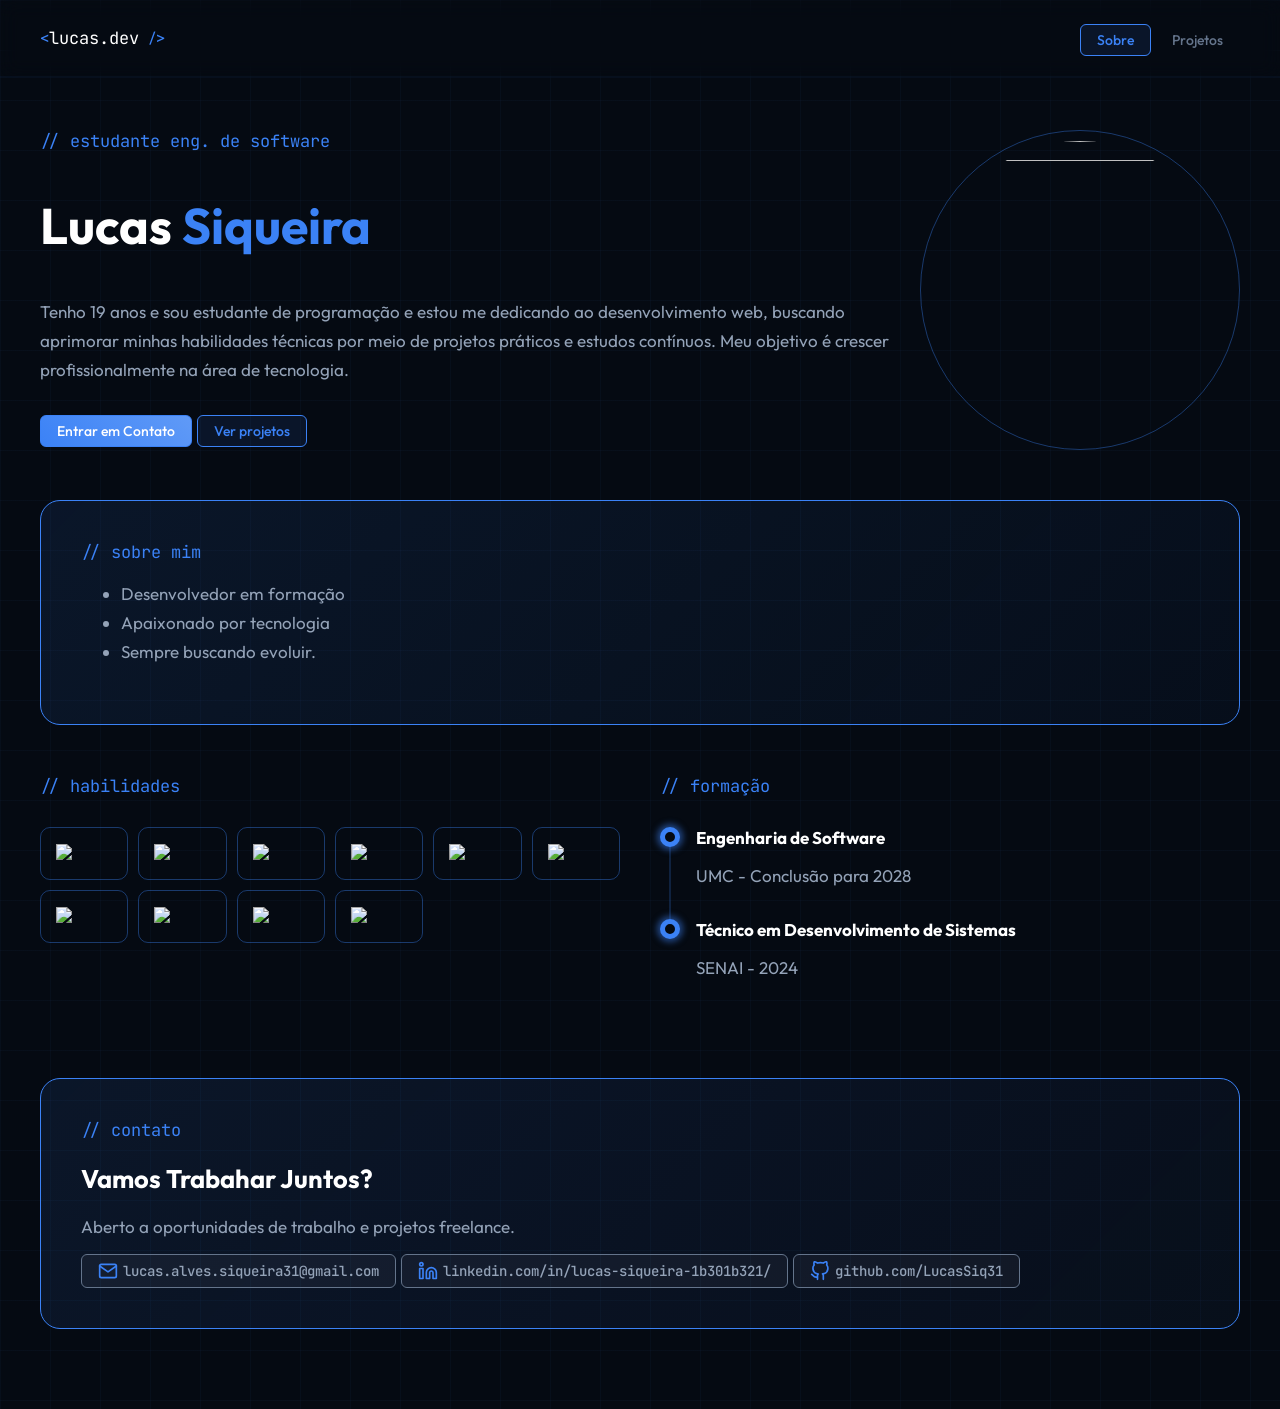
==== commit 2385e923: "Add files via upload" ====
--- a/index.html
+++ b/index.html
@@ -141,4 +141,4 @@
         </div>
     </main>
 </body>
-</html>
+</html>
--- a/style.css
+++ b/style.css
@@ -1,297 +1,445 @@
-@import url('https://fonts.googleapis.com/css2?family=Inter:ital,opsz,wght@0,14..32,100..900;1,14..32,100..900&display=swap');
-
-*{
-    font-family: Inter;
+@import url('https://fonts.googleapis.com/css2?family=JetBrains+Mono:ital,wght@0,100..800;1,100..800&family=Outfit:wght@100..900&display=swap');
+
+html{
+    scroll-behavior: smooth;
+}
+
+body{
+    background-color: #050a12;
+    background-image: 
+        linear-gradient(rgba(59, 130, 246, 0.04) 1px, transparent 1px),
+        linear-gradient(90deg, rgba(59, 130, 246, 0.04) 1px, transparent 1px);
+    background-size: 50px 50px;
+
+    font-family: Outfit;
+    margin: 0px;
+    font-size: 17px;
+}
+
+::-webkit-scrollbar {
+  width: 4px;
+}
+::-webkit-scrollbar-track {
+  background: transparent;
+}
+::-webkit-scrollbar-thumb {
+  background: rgba(59, 130, 246, 0.3);
+  border-radius: 2px;
+}
+::-webkit-scrollbar-thumb:hover {
+  background: rgba(59, 130, 246, 0.5);
+}
+.container{
+    max-width: 1200px;
+    margin: 0 auto;
     color: white;
-}
-
-body{
-    background-color: #1e212e;
-    margin: 0px;
-    margin-top: 90px;
-}
-
-.container{
-    max-width: 1000px;
-    margin: 0 auto;
-    padding: 0 30px 0 30px
-}
-
-/* CSS HEADER */
+    padding: 0 20px;
+}
+
 header{
-    font-size: x-large;
     position: fixed;
     top: 0;
     width: 100%;
     backdrop-filter: blur(10px); /* Intensidade do desfoque */
     -webkit-backdrop-filter: blur(10px);
+    border-bottom: 2px solid rgba(59, 130, 246, 0.05);
+    padding: 10px 0;
+}
+header p{
+    color: #3b82f6;
+}
+header span{
+    font-family: "JetBrains Mono", monospace;
+    color: white;
+}
+
+header a{
+    padding: 6px 16px;
+    border-radius: 6px;
+    background-color: transparent;
+    color: #64748b;
+    border: 1px solid transparent;
+    text-decoration: none;
+    font-weight: 500;
+    font-size: 14px;
+    transition: 0.3s;
+}
+
+header .active{
+    border-color: #3b82f6;
+    background-color: rgba(59, 130, 246, 0.1);
+    color: #3b82f6;
+}
+
+header a:hover{
+    color: #3b82f6;
 }
 
 header .container{
-    padding: 30px;
     display: flex;
     justify-content: space-between;
-}
-
-.nome{
-    color: #e39d07;
-    font-weight: bold;
-}
-
-header p{margin: 0px;}
-
-header a{
-    margin-left: 10px;
+    align-items: center;
+}
+
+main{
+    margin-top: 80px;
+    margin-bottom: 80px;
+}
+
+section{
+    margin: 50px 0px;
+}
+
+main span{
+    color: #3b82f6;
+    font-family: "JetBrains Mono", monospace;
+}
+
+.aboutMe{
+    margin-top: 130px;
+    display: grid;
+    grid-template-columns: 1fr 320px;
+    gap: 20px;
+}
+
+.head{
+    margin-top: 130px;
+}
+
+h1{
+    font-size: 50px;
+    overflow-wrap: break-word;
+}
+h1 span{
+    font-family: Outfit;
+}
+
+.aboutMe p{
+    line-height: 1.7;
+    color: #94a3b8;
+    margin-bottom: 30px;
+    align-items: center
+}
+
+.index a{
+    padding: 6px 16px;
+    border-radius: 6px;
+    border: 1px solid #3b82f6;
+    background-color: rgba(59, 130, 246, 0.1);
+    color: #3b82f6;
     text-decoration: none;
+    font-weight: 500;
+    font-size: 14px;
     transition: 0.3s;
-}
-header a:hover{
-    color: #e0811b;
+    white-space: nowrap;
+    display: block;
+    width: fit-content;
+}
+
+.btn-link{
+    display: flex;
+    flex-wrap: wrap;
+    gap: 5px;
+}
+
+.aboutMe a:first-child{
+    color: white;
+    background: linear-gradient(45deg,rgba(59, 130, 246, 1) 0%, rgba(96, 154, 247, 1) 100%);
+}
+
+.index a:hover{
+    box-shadow: 0px 0px 6px 3px rgba(59, 130, 246, 0.5);
+    -webkit-box-shadow: 0px 0px 6px 3px rgba(59, 130, 246, 0.5);
+}
+
+.imgBox{
+    border-radius: 50%;
+    padding: 10px;
+    border: 1px solid rgba(59, 130, 246, 0.4);
+    aspect-ratio: 1/1;
+    animation: border-pulse infinite 5s;
+}
+.imgBox img{
+    width: 100%;
+    border-radius: 50%;
+    aspect-ratio: 1/1;
+    display: block
+}
+
+@keyframes border-pulse {
+    0%, 100% { box-shadow: 0 0 0 0 rgba(59, 130, 246, 0.4); }
+    50% { box-shadow: 0 0 0 8px rgba(59, 130, 246, 0); }
+}
+
+.box-card{
+    padding: 40px;
+    background: linear-gradient(135deg, rgba(59, 130, 246, 0.1), rgba(59, 130, 246, 0.04));
+    border: 1px solid #3b82f6;
+    border-radius: 20px;
+}
+
+ul, .desc{
+    line-height: 1.7;
+    color: #94a3b8;
+}
+
+.experience{
+    display: grid;
+    grid-template-columns: 1fr 1fr;
+    gap: 40px;
+}
+
+.experience span{
+    margin-bottom: 30px;
+    display: block;
+}
+
+.tools{
+    display: grid;
+    grid-template-columns: repeat(auto-fill, minmax(80px, 1fr));
+    gap: 10px;
+}
+
+.tools div{
+    padding: 15px;
+    border: 1px solid rgba(59, 130, 246, 0.4);
+    border-radius: 10px;
+}
+
+.stepper{
+    padding: 0;
+}
+
+ol li {
+    position: relative;
+    display: flex;
+    gap: 1rem;
+    padding-bottom: 1rem;
+}
+
+ol li:not(:last-child):after {
+    content: "";
+    position: absolute;
+    left: 0;
+    top: 0;
+    bottom: 0;
+    transform: translateX(9.5px);
+    width: 1px;
+    background-color: rgba(59, 130, 246, 0.4);
+}
+
+ol li:before {
+    --size: 20px;
+    content: "";
+    position: relative;
+    z-index: 1;
+    flex: 0 0 var(--size);
+    height: var(--size);
+    border-radius: 50%;
+    background-color: #050a12;
+    border: 5px solid #3b82f6;
+    box-sizing: border-box;
+    box-shadow: 0px 0px 6px 3px rgba(59, 130, 246, 0.5);
+    -webkit-box-shadow: 0px 0px 6px 3px rgba(59, 130, 246, 0.5);
+}
+
+ol li p{
+    color: #94a3b8;
+}
+
+#contact svg{
+    width: 20px;
+    height: 20px;
+}
+
+#contact svg path{
+    stroke: #3b82f6;
+}
+
+#contact a span{
+    color: #94a3b8;
+    white-space: nowrap;
+
+}
+
+#contact a{
+    display: flex;
+    width: min-content;
+    align-items: center;
+    gap: 5px;
+    background-color: rgba(255, 255, 255, 0.04);
+    border-color: #64748b;
+}
+
+.contact-cards{
+    display: flex;
+    gap: 5px;
+    flex-wrap: wrap;
+}
+
+#contact p{
+    color: #94a3b8;
+}
+
+/* Card Projeto */
+.card-project{
+    background: #0b1220;
+    border-radius: 15px;
+    box-sizing: border-box;
     transition: 0.3s;
-}
-
-.destaque{
-    border-bottom: 2px solid #e39d07;
-}
-
-.linha{
-    border: 2px solid rgb(255, 255, 255, 0.1);
+    overflow: hidden;
+    border: 1px solid #344052;
+    display: block;
+    text-decoration: none;
+    color: white;
+}
+
+.card-project:hover{
+    background: #101829;
+    border-color: #4568a1;
+    box-shadow: rgba(59, 130, 246, 0.12) 0px 12px 40px;
+    -webkit-box-shadow: rgba(59, 130, 246, 0.12) 0px 12px 40px;
+}
+
+.project-info{
+    padding: 25px 30px 30px 30px;
+}
+
+.card-project .line{
+    opacity: 0;
+    width: 100%;
+    height: 5px;
+    transition: 0.3s;
+    background: linear-gradient(90deg, #3b82f6, rgba(59, 130, 246, 0.04));
+}
+
+.card-project:hover .line{
+    opacity: 1;
+}
+.card-project span{
+    font-size: 12px;
+}
+
+.card-project h2{
+    margin: 5px 0;
+}
+
+.card-project p{
+    color: #94a3b8;
+    font-size: 14px;
+}
+
+.tags{
+    display: flex;
+    flex-wrap: wrap;
+    gap: 5px;
+}
+
+.tags p{
+    font-family: "JetBrains Mono", monospace;
+    color: #3b82f6;
+    border: 1px solid #3b82f6;
+    font-size: 11px;
+    padding: 3px 10px;
+    border-radius: 4px;
+}
+
+.link{
+    font-size: 14px;
+    text-decoration: underline;
+    font-style: italic;
+    margin-top: 0px;
+    color: #344052 !important;
+}
+
+#projects{
+    display: grid;
+    grid-template-columns: repeat(auto-fill, minmax(380px, 1fr));
+    gap: 20px;
+}
+
+#tags{
+    display: flex;
+    flex-wrap: wrap;
+    gap: 5px;
+}
+
+#tags input{
+    display: none;
+}
+
+#tags label{
+    margin: 0;
+    color: #344052;
+    font-family: "JetBrains Mono", monospace;
+    padding: 8px 16px;
+    border: 1px solid #344052;
     border-radius: 5px;
-    margin-bottom: 30px;
-}
-
-/* CSS MAIN - SOBRE MIM */
-
-.titulo{
-    display: flex;
-    align-items: center;
-    margin-top: 30px;
-}
-
-.titulo h2{
-    padding-right: 10px;
+    transition: 0.3s;
     white-space: nowrap;
-}
-.titulo hr{
-    width: 100%;
-    height: 0px;
-    border: 2px solid #e39d07;
-    border-radius: 5px;
-}
-
-.informacoes{
-    display: flex;
-    align-items: center;
-    font-size: x-large;
-}
-.fotoPerfil{
-    width: 300px;
-    height: 300px;
-    border-radius: 50%;
-    margin-right: 30px;
-}
-
-.informacoes span{
-    /* color: #E39D07; */
-    background: -webkit-linear-gradient(#e39d07, #e0811b);
-    -webkit-background-clip: text;
-    -webkit-text-fill-color: transparent;
-}
-
-.informacoes p, .card_contato p{
-    color: rgb(255, 255, 255, 0.5);
-    font-style: italic;
-}
-
-.resumo{
-    font-size: large;
-}
-
-li{
-    font-size: large;
-}
-
-ul li::marker {
-  color: #E39D07; /* cor da bolinha */
-}
-
-.ferramentas{
-    display: flex;
-    justify-content: center;
-    flex-wrap: wrap;
-    gap: 10px;
-}
-.ferramentas div{
-    padding: 20px;
-    border: 3px solid #e39d07;
-    border-radius: 30px;
-    transition: 0.3s;
-}
-.ferramentas div:hover{
-    transform: translateY(-10px);
-    transition: 0.3s;
-}
-
-.ferramentas img{
-    width: 60px;
-    height: 60px;
-}
-
-.card_contato{
-    display: flex;
-    margin-bottom: 20px;
-    padding: 15px;
-    border: 3px solid rgb(255, 255, 255, 0.1);
-    border-radius: 35px;
-    text-decoration: none;
-    transition: 0.3s;
-}
-.card_contato:hover{
-    border: 3px solid #E39D07;
-    scale: 1.01;
-    transition: 0.3s;
-}
-
-.card_contato img{
-    background: linear-gradient(135deg,#e39d07 0%, #e0811b 100%);
-    margin-right: 20px;
-    width: 60px;
-    height: 60px;
-    padding: 20px;
-    border-radius: 15px;
-}
-
-.card_contato h2, .card_contato p{
-    margin: 0px;
-}
-
-.card_contato div{
-    display: flex;
-    flex-direction: column;
-    justify-content: space-evenly
-}
-
-/* CSS MAIN - PROJETOS */
-.card_projeto{
-    padding: 20px;
-    border: 3px solid rgb(255, 255, 255, 0.1);
-    border-radius: 35px;
-    margin-bottom: 20px;
-}
-.card_projeto div{
-    display: flex;
-    align-items: center;
-    flex-wrap: wrap
-}
-.card_projeto img{
-    width: 30px;
-    height: 30px;
-    margin-right: 5px;
-}
-.card_projeto h2{
-    margin: 0;
-}
-.link{
-    color: rgb(255, 255, 255, 0.5);
-    font-style: italic;
-    margin: 0;
-    overflow-wrap: break-word;
-}
-.tags{margin: 10px 0;}
-.tags b{
-    margin-right: 5px;
-}
-.tags p{
-    background-color: rgb(255, 255, 255, 0.1);
-    padding: 7px;
-    border-radius: 30px;
-    margin: 0 5px 3px 0;
-
-}
-.card_projeto button{
-    width: 100%;
-    text-align: center;
-    background-color: #e39d07;
-    text-decoration: none;
-    padding: 10px;
-    font-size: large;
-    border: 0;
-    color: #1e212e;
-    border-radius: 15px;
-    cursor: pointer;
-    transition: 0.3s;
-}
-.card_projeto button:hover{
-    background-color: #e0811b;
-    scale: 1.01;
-    transition: 0.3s;
-}
-
-/* CSS RODAPÉ */
-footer{
-    background-color: #e39d07;
-    text-align: center;
-    color: #1e212e;
-    padding: 20px;
-    margin-top: 40px;
-}
-
-/* Media Query */
-@media (max-width: 740px){
-    header{
-    font-size: large;
-    }
-
-    .informacoes{
-        font-size: large;
-    }
-        
-    .resumo{
-        font-size: medium;
-    }
-
-    li{
-        font-size: medium;
-    }
-    .card_projeto button{
-        font-size: medium;
-    }
-
-    .fotoPerfil{
-        width: 200px;
-        height: 200px;
-        margin-right: 20px;
-    }
-}
-
-@media (max-width: 550px){
-    header a{
-        font-size: small;
-    }
-    .informacoes{
+    display: block;
+    width: fit-content;
+}
+
+#tags input:checked + label {
+  color: #3b82f6;
+  border-color: #3b82f6;
+  background-color: rgba(59, 130, 246, 0.1);
+}
+
+/* Animação */
+@keyframes fadeUp {
+    from {
+        opacity: 0;
+        transform: translateY(24px);
+    }
+    to {
+        opacity: 1;
+        transform: translateY(0);
+    }
+}
+
+.fade-up {
+  animation: fadeUp 0.6s cubic-bezier(0.16, 1, 0.3, 1) both;
+}
+
+.fade-up-1 { animation-delay: 0.05s; }
+.fade-up-2 { animation-delay: 0.12s; }
+.fade-up-3 { animation-delay: 0.19s; }
+.fade-up-4 { animation-delay: 0.26s; }
+.fade-up-5 { animation-delay: 0.33s; }
+.fade-up-6 { animation-delay: 0.4s; }
+
+/* Responsividade */
+@media (max-width: 700px){
+    .aboutMe{
         display: flex;
-        align-items: center;
-        flex-direction: column;
-        text-align: center;
-    }
-    .fotoPerfil{
-        margin-right: 0px;
-    }
-    .card_contato{
-        padding: 10px;
-        border-radius: 20px;
-    }
-    .card_contato img{
-        margin-right: 10px;
-        width: 30px;
-        height: 30px;
-        padding: 10px;
-        border-radius: 10;
-    }
-    .card_contato h2{
-        font-size: medium;
-    }
-    .card_contato p{
-        font-size: small;
-    }
-}+        flex-direction: column-reverse;
+    }
+
+    .imgBox{
+        max-width: 300px;
+        margin: 0 auto;
+    }
+    .box-card{
+        padding: 20px;
+    }
+    .experience{
+        grid-template-columns: 1fr;
+    }
+}
+
+@media (max-width: 500px){
+    .contact-cards span{
+        display: none;
+    }
+
+    .contact-cards svg{
+        width: 40px;
+        height: 40px;
+    }
+
+    #projects{
+        grid-template-columns: 1fr;
+    }
+}
